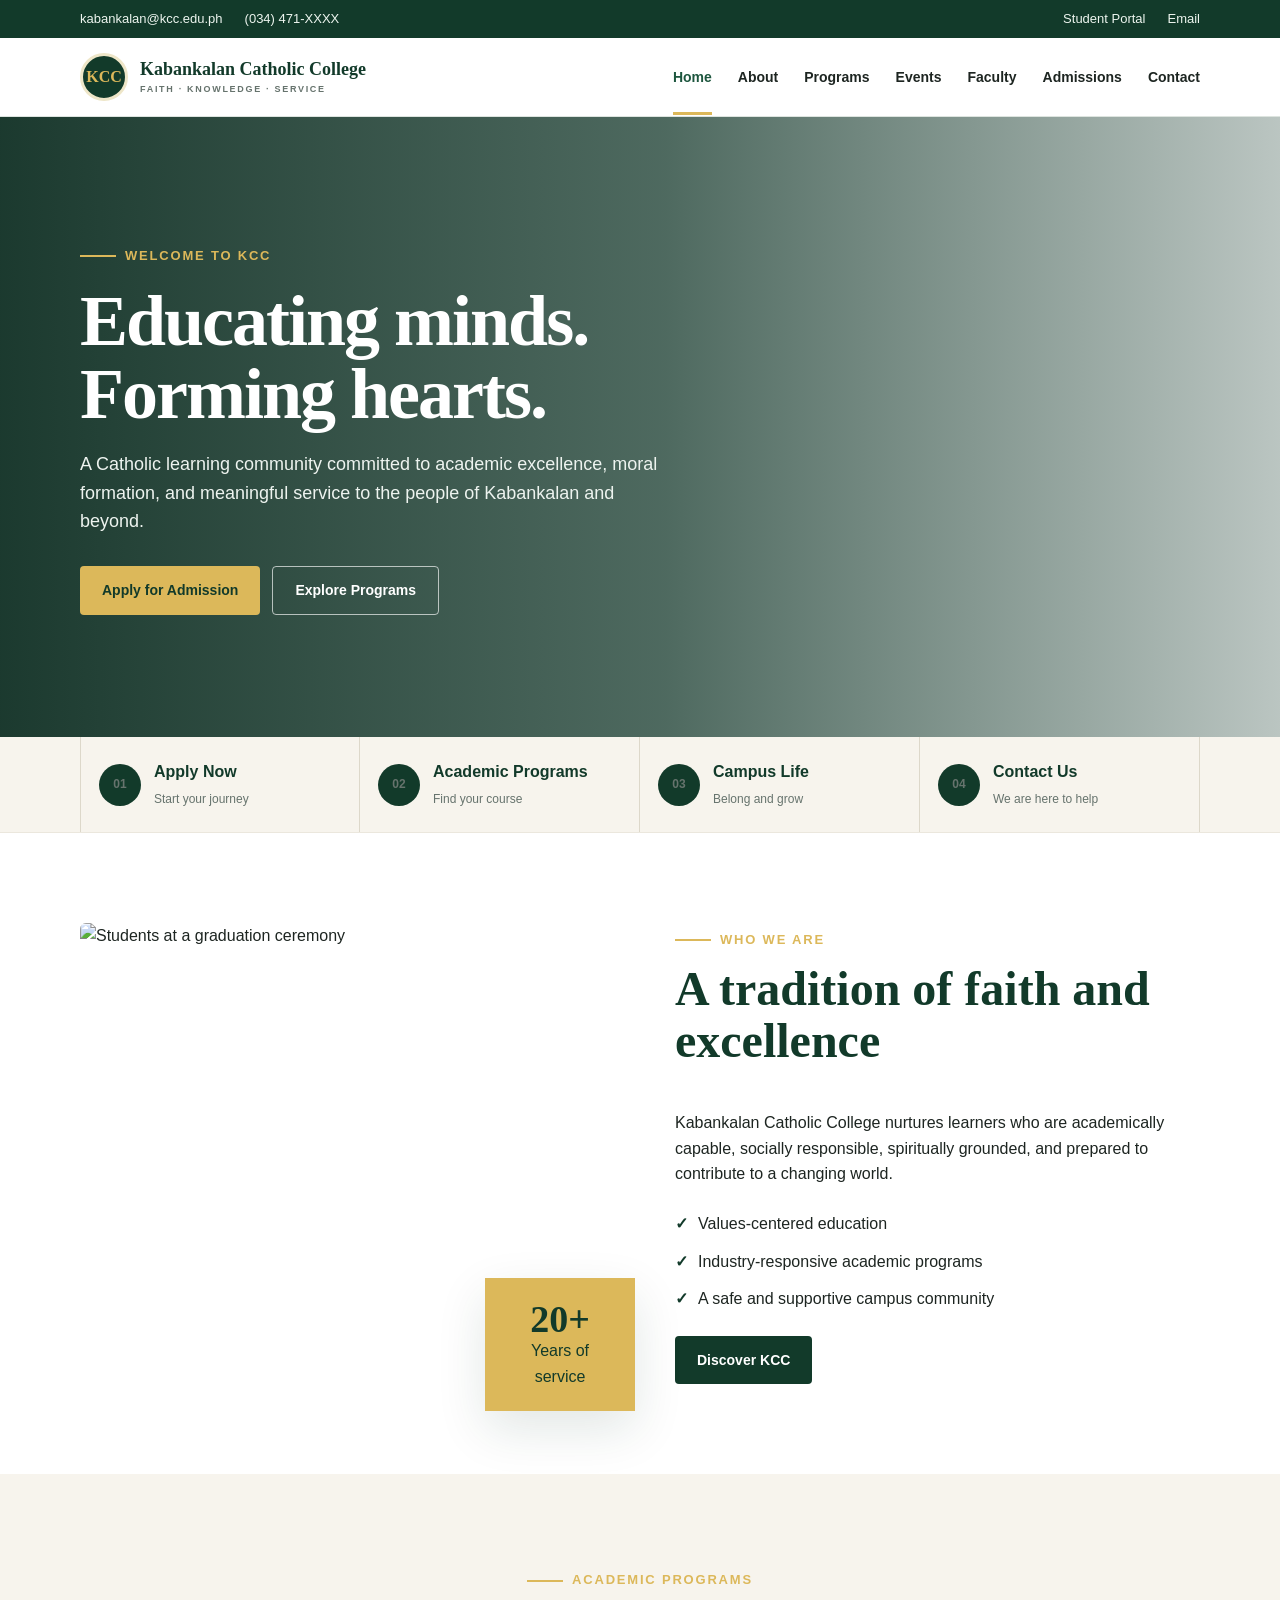
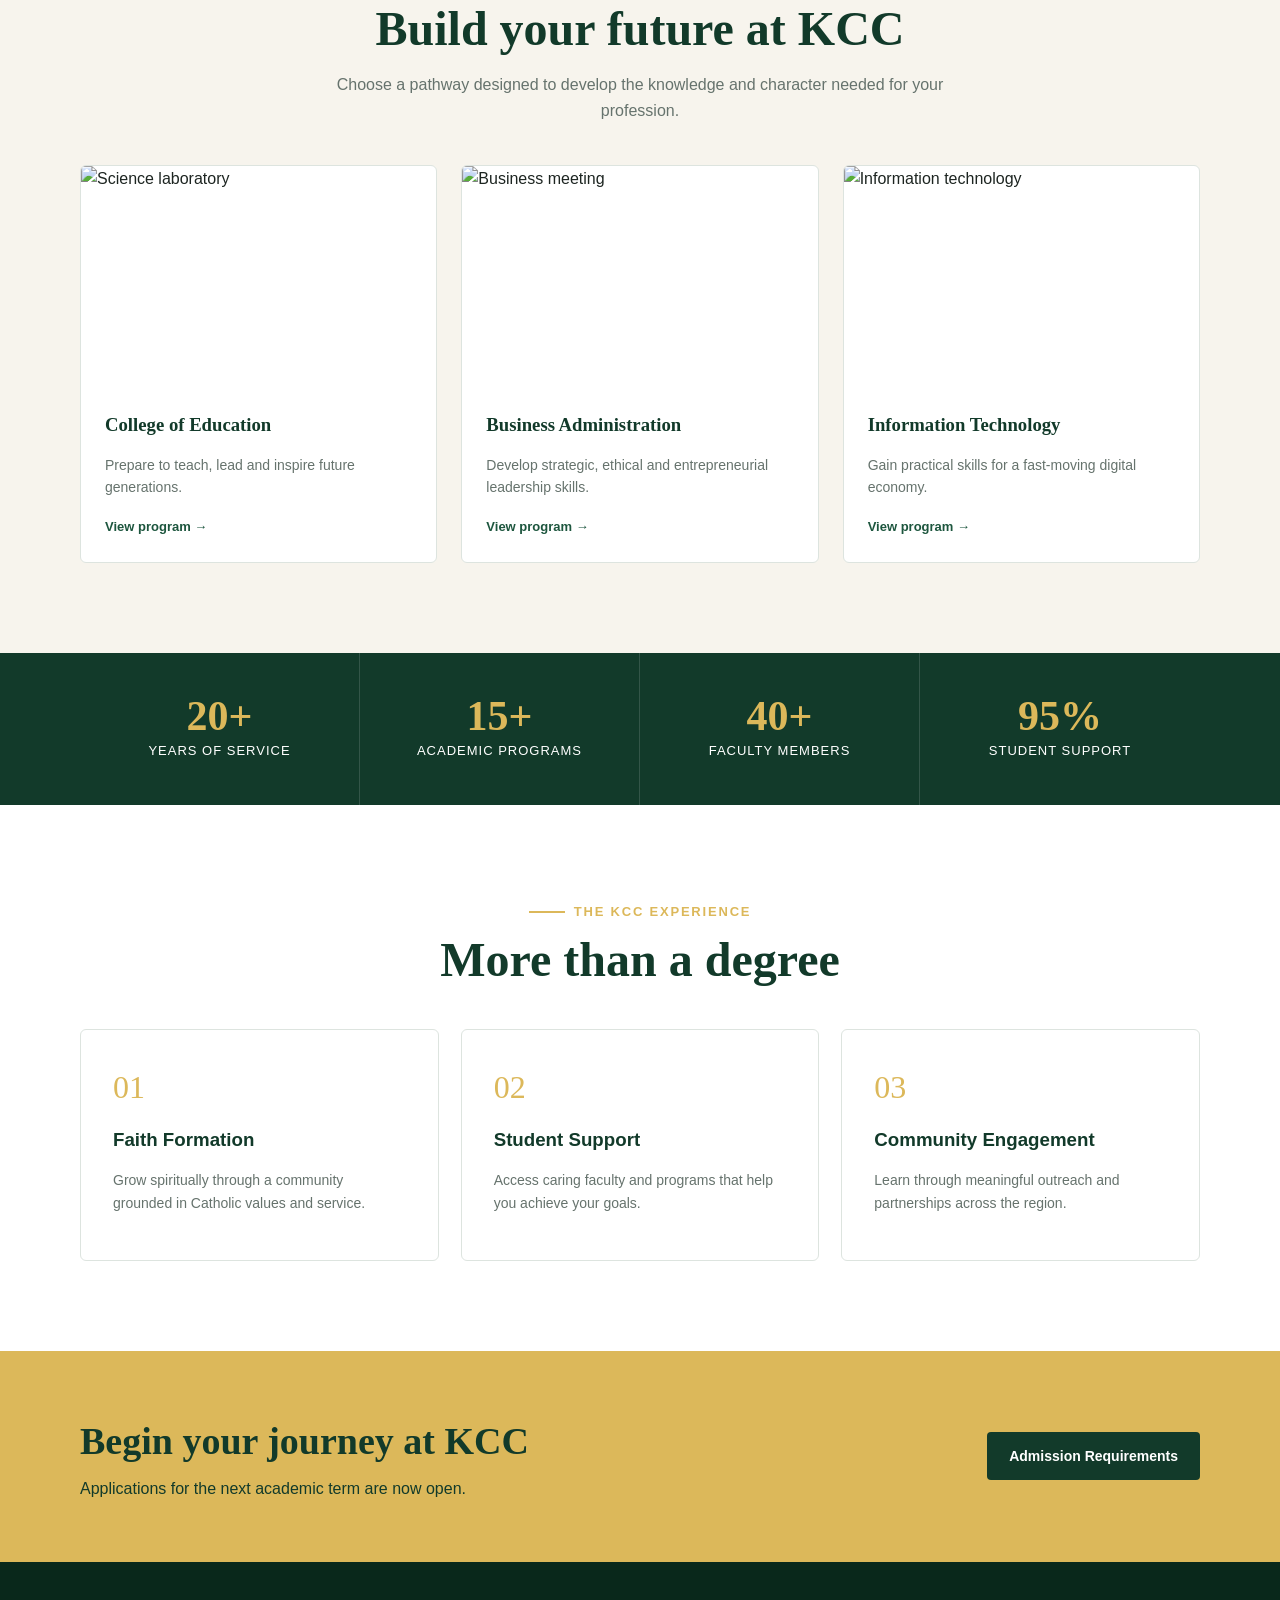
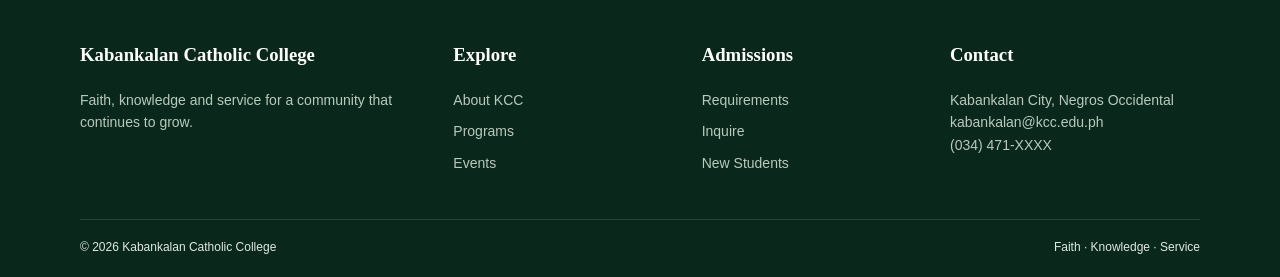
==== index.html @ 2ac7fadc "adding code" ====
<!doctype html>
<html lang="en">
<head>
  <meta charset="utf-8">
  <meta name="viewport" content="width=device-width, initial-scale=1">
  <title>Kabankalan Catholic College</title>
  <meta name="description" content="Kabankalan Catholic College — Faith, knowledge and service.">
  <link rel="stylesheet" href="assets/style.css">
</head>
<body>
  <div class="topbar">
    <div class="container">
      <div class="topbar-info"><span>kabankalan@kcc.edu.ph</span><span>(034) 471-XXXX</span></div>
      <div class="topbar-links"><a href="contact.html">Student Portal</a><a href="contact.html">Email</a></div>
    </div>
  </div>
  <header class="site-header">
    <div class="container nav">
      <a class="brand" href="index.html"><span class="brand-mark">KCC</span><span class="brand-name">Kabankalan Catholic College<small>FAITH · KNOWLEDGE · SERVICE</small></span></a>
      <button class="menu-toggle" aria-label="Open menu" aria-expanded="false">☰</button>
      <nav class="nav-links">
        <a class="active" href="index.html">Home</a><a href="about.html">About</a><a href="course-details.html">Programs</a><a href="events.html">Events</a><a href="trainers.html">Faculty</a><a href="pricing.html">Admissions</a><a href="contact.html">Contact</a>
      </nav>
    </div>
  </header>

  <main>
    <section class="hero">
      <div class="container">
        <div class="hero-content">
          <span class="eyebrow">Welcome to KCC</span>
          <h1>Educating minds.<br>Forming hearts.</h1>
          <p>A Catholic learning community committed to academic excellence, moral formation, and meaningful service to the people of Kabankalan and beyond.</p>
          <div class="hero-actions"><a class="btn btn-gold" href="pricing.html">Apply for Admission</a><a class="btn btn-outline" href="course-details.html">Explore Programs</a></div>
        </div>
      </div>
    </section>

    <section class="quick-strip">
      <div class="container quick-grid">
        <div class="quick-item"><span class="quick-icon">01</span><div><strong>Apply Now</strong><span>Start your journey</span></div></div>
        <div class="quick-item"><span class="quick-icon">02</span><div><strong>Academic Programs</strong><span>Find your course</span></div></div>
        <div class="quick-item"><span class="quick-icon">03</span><div><strong>Campus Life</strong><span>Belong and grow</span></div></div>
        <div class="quick-item"><span class="quick-icon">04</span><div><strong>Contact Us</strong><span>We are here to help</span></div></div>
      </div>
    </section>

    <section class="section">
      <div class="container about-grid">
        <div class="image-frame"><img src="https://images.unsplash.com/photo-1523050854058-8df90110c9f1?auto=format&fit=crop&w=900&q=85" alt="Students at a graduation ceremony"><div class="image-badge"><strong>20+</strong>Years of service</div></div>
        <div>
          <div class="section-heading"><span class="eyebrow">Who we are</span><h2>A tradition of faith and excellence</h2></div>
          <p>Kabankalan Catholic College nurtures learners who are academically capable, socially responsible, spiritually grounded, and prepared to contribute to a changing world.</p>
          <ul class="check-list"><li>Values-centered education</li><li>Industry-responsive academic programs</li><li>A safe and supportive campus community</li></ul>
          <a class="btn" style="background:var(--green);color:white" href="about.html">Discover KCC</a>
        </div>
      </div>
    </section>

    <section class="section section-cream">
      <div class="container">
        <div class="section-heading center"><span class="eyebrow">Academic Programs</span><h2>Build your future at KCC</h2><p>Choose a pathway designed to develop the knowledge and character needed for your profession.</p></div>
        <div class="cards-grid">
          <article class="card"><img src="https://images.unsplash.com/photo-1576671081837-49000212a77f?auto=format&fit=crop&w=700&q=80" alt="Science laboratory"><div class="card-body"><h3>College of Education</h3><p>Prepare to teach, lead and inspire future generations.</p><a class="text-link" href="course-details.html">View program →</a></div></article>
          <article class="card"><img src="https://images.unsplash.com/photo-1454165804606-c3d57bc86b40?auto=format&fit=crop&w=700&q=80" alt="Business meeting"><div class="card-body"><h3>Business Administration</h3><p>Develop strategic, ethical and entrepreneurial leadership skills.</p><a class="text-link" href="course-details.html">View program →</a></div></article>
          <article class="card"><img src="https://images.unsplash.com/photo-1516321318423-f06f85e504b3?auto=format&fit=crop&w=700&q=80" alt="Information technology"><div class="card-body"><h3>Information Technology</h3><p>Gain practical skills for a fast-moving digital economy.</p><a class="text-link" href="course-details.html">View program →</a></div></article>
        </div>
      </div>
    </section>

    <section class="stats"><div class="container stats-grid"><div class="stat"><strong>20+</strong><span>Years of service</span></div><div class="stat"><strong>15+</strong><span>Academic programs</span></div><div class="stat"><strong>40+</strong><span>Faculty members</span></div><div class="stat"><strong>95%</strong><span>Student support</span></div></div></section>

    <section class="section">
      <div class="container">
        <div class="section-heading center"><span class="eyebrow">The KCC Experience</span><h2>More than a degree</h2></div>
        <div class="feature-grid"><article class="feature"><span class="feature-number">01</span><h3>Faith Formation</h3><p>Grow spiritually through a community grounded in Catholic values and service.</p></article><article class="feature"><span class="feature-number">02</span><h3>Student Support</h3><p>Access caring faculty and programs that help you achieve your goals.</p></article><article class="feature"><span class="feature-number">03</span><h3>Community Engagement</h3><p>Learn through meaningful outreach and partnerships across the region.</p></article></div>
      </div>
    </section>

    <section class="cta"><div class="container cta-inner"><div><h2>Begin your journey at KCC</h2><p>Applications for the next academic term are now open.</p></div><a class="btn" href="pricing.html">Admission Requirements</a></div></section>
  </main>

  <footer class="footer"><div class="container"><div class="footer-grid"><div><h3>Kabankalan Catholic College</h3><p>Faith, knowledge and service for a community that continues to grow.</p></div><div><h3>Explore</h3><div class="footer-links"><a href="about.html">About KCC</a><a href="course-details.html">Programs</a><a href="events.html">Events</a></div></div><div><h3>Admissions</h3><div class="footer-links"><a href="pricing.html">Requirements</a><a href="contact.html">Inquire</a><a href="starter-page.html">New Students</a></div></div><div><h3>Contact</h3><p>Kabankalan City, Negros Occidental<br>kabankalan@kcc.edu.ph<br>(034) 471-XXXX</p></div></div><div class="footer-bottom"><span>© 2026 Kabankalan Catholic College</span><span>Faith · Knowledge · Service</span></div></div></footer>
  <script src="assets/main.js"></script>
</body>
</html>
---- assets/style.css ----
:root {
  --green: #123a2a;
  --green-2: #1d563e;
  --gold: #dcb85a;
  --cream: #f7f4ed;
  --ink: #1d2521;
  --muted: #66736d;
  --white: #fff;
  --line: #dde4df;
  --shadow: 0 18px 50px rgba(18,58,42,.12);
}

* { box-sizing: border-box; }
html { scroll-behavior: smooth; }
body {
  margin: 0;
  font-family: "Segoe UI", Arial, sans-serif;
  color: var(--ink);
  background: var(--white);
  line-height: 1.6;
}
img { max-width: 100%; display: block; }
a { color: inherit; text-decoration: none; }
.container { width: min(1120px, calc(100% - 40px)); margin-inline: auto; }

.topbar { background: var(--green); color: #edf5ef; font-size: 13px; }
.topbar .container { height: 38px; display: flex; align-items: center; justify-content: space-between; }
.topbar-info, .topbar-links { display: flex; gap: 22px; }

.site-header { position: sticky; top: 0; z-index: 20; background: rgba(255,255,255,.96); border-bottom: 1px solid var(--line); backdrop-filter: blur(12px); }
.nav { height: 78px; display: flex; align-items: center; justify-content: space-between; }
.brand { display: flex; align-items: center; gap: 12px; }
.brand-mark { width: 48px; height: 48px; display: grid; place-items: center; border-radius: 50%; background: var(--green); color: var(--gold); border: 3px solid #eee6c8; font-family: Georgia, serif; font-weight: bold; }
.brand-name { font-family: Georgia, serif; font-size: 18px; line-height: 1.15; color: var(--green); font-weight: 700; }
.brand-name small { display:block; font-family: "Segoe UI", sans-serif; font-size: 9px; letter-spacing: 1.7px; color: var(--muted); margin-top: 4px; }
.nav-links { display:flex; align-items:center; gap: 26px; font-size: 14px; font-weight: 700; }
.nav-links a { padding: 27px 0 24px; border-bottom: 3px solid transparent; }
.nav-links a:hover, .nav-links a.active { color: var(--green-2); border-bottom-color: var(--gold); }
.menu-toggle { display:none; border:0; background:none; font-size:26px; color:var(--green); }

.hero { min-height: 620px; display:flex; align-items:center; color:var(--white); background:
  linear-gradient(90deg, rgba(8,41,29,.92) 0%, rgba(10,48,34,.72) 52%, rgba(10,48,34,.28) 100%),
  url("https://images.unsplash.com/photo-1562774053-701939374585?auto=format&fit=crop&w=1800&q=85") center/cover;
}
.hero-content { max-width: 650px; padding: 70px 0; }
.eyebrow { display:inline-flex; align-items:center; gap:9px; color:var(--gold); font-size:13px; font-weight:800; letter-spacing:1.8px; text-transform:uppercase; }
.eyebrow::before { content:""; width:36px; height:2px; background:var(--gold); }
.hero h1 { margin:18px 0 18px; font-family:Georgia, serif; font-size: clamp(46px, 6vw, 72px); line-height:1.02; letter-spacing:-2px; }
.hero p { max-width:580px; font-size:18px; color:#edf3ef; }
.hero-actions { display:flex; gap:12px; margin-top:30px; }
.btn { display:inline-flex; align-items:center; justify-content:center; min-height:48px; padding:12px 22px; border-radius:4px; font-weight:800; font-size:14px; transition:.2s; }
.btn-gold { background:var(--gold); color:var(--green); }
.btn-gold:hover { background:#e8c96d; transform:translateY(-2px); }
.btn-outline { border:1px solid rgba(255,255,255,.65); color:white; }
.btn-outline:hover { background:white; color:var(--green); }

.quick-strip { background:var(--cream); border-bottom:1px solid #ebe7dd; }
.quick-grid { display:grid; grid-template-columns:repeat(4,1fr); }
.quick-item { display:flex; align-items:center; gap:13px; padding:22px 18px; border-right:1px solid #ddd8ca; }
.quick-item:first-child { border-left:1px solid #ddd8ca; }
.quick-icon { width:42px; height:42px; display:grid; place-items:center; border-radius:50%; background:var(--green); color:var(--gold); font-weight:bold; }
.quick-item strong { display:block; color:var(--green); }
.quick-item span { font-size:12px; color:var(--muted); }

.section { padding:90px 0; }
.section-cream { background:var(--cream); }
.section-heading { max-width:650px; margin-bottom:42px; }
.section-heading.center { margin-inline:auto; text-align:center; }
.section-heading.center .eyebrow { justify-content:center; }
.section-heading h2 { margin:12px 0 12px; font-family:Georgia, serif; font-size:clamp(34px,4vw,48px); line-height:1.1; color:var(--green); }
.section-heading p { color:var(--muted); }

.about-grid { display:grid; grid-template-columns:1fr 1fr; align-items:center; gap:70px; }
.image-frame { position:relative; }
.image-frame img { width:100%; height:460px; object-fit:cover; border-radius:6px; }
.image-badge { position:absolute; right:-30px; bottom:-28px; width:150px; padding:22px; background:var(--gold); color:var(--green); text-align:center; box-shadow:var(--shadow); }
.image-badge strong { display:block; font-family:Georgia, serif; font-size:38px; line-height:1; }
.check-list { padding:0; margin:24px 0; list-style:none; }
.check-list li { margin:12px 0; }
.check-list li::before { content:"✓"; margin-right:10px; color:var(--green); font-weight:900; }

.cards-grid { display:grid; grid-template-columns:repeat(3,1fr); gap:24px; }
.card { background:white; border:1px solid var(--line); border-radius:6px; overflow:hidden; transition:.25s; }
.card:hover { transform:translateY(-7px); box-shadow:var(--shadow); }
.card img { width:100%; height:220px; object-fit:cover; }
.card-body { padding:24px; }
.card-body h3 { margin:0 0 8px; font-family:Georgia, serif; color:var(--green); }
.card-body p { color:var(--muted); font-size:14px; }
.text-link { color:var(--green-2); font-weight:800; font-size:13px; }

.stats { background:var(--green); color:white; }
.stats-grid { display:grid; grid-template-columns:repeat(4,1fr); text-align:center; }
.stat { padding:42px 20px; border-right:1px solid rgba(255,255,255,.14); }
.stat:last-child { border-right:0; }
.stat strong { display:block; color:var(--gold); font-family:Georgia, serif; font-size:42px; line-height:1; }
.stat span { font-size:13px; text-transform:uppercase; letter-spacing:1px; }

.feature-grid { display:grid; grid-template-columns:repeat(3,1fr); gap:22px; }
.feature { padding:32px; border:1px solid var(--line); border-radius:6px; background:white; }
.feature-number { color:var(--gold); font-family:Georgia, serif; font-size:32px; }
.feature h3 { color:var(--green); margin:12px 0 8px; }
.feature p { color:var(--muted); font-size:14px; }

.cta { padding:60px 0; background:var(--gold); color:var(--green); }
.cta-inner { display:flex; justify-content:space-between; align-items:center; gap:30px; }
.cta h2 { margin:0; font-family:Georgia, serif; font-size:38px; }
.cta p { margin:4px 0 0; }
.cta .btn { background:var(--green); color:white; white-space:nowrap; }

.page-hero { padding:80px 0; background:linear-gradient(110deg,var(--green),var(--green-2)); color:white; text-align:center; }
.page-hero h1 { margin:8px 0 10px; font-family:Georgia, serif; font-size:48px; }
.page-hero p { color:#dce8e1; }
.breadcrumb { color:var(--gold); font-size:13px; }

.content-grid { display:grid; grid-template-columns:2fr 1fr; gap:32px; }
.main-panel, .side-panel { background:white; border:1px solid var(--line); border-radius:6px; padding:34px; }
.main-panel h2, .side-panel h3 { color:var(--green); font-family:Georgia, serif; }
.side-panel { align-self:start; background:var(--cream); }
.info-row { display:flex; justify-content:space-between; gap:12px; padding:13px 0; border-bottom:1px solid var(--line); font-size:14px; }
.info-row strong { color:var(--green); }

.contact-grid { display:grid; grid-template-columns:1fr 1fr; gap:40px; }
.form-grid { display:grid; grid-template-columns:1fr 1fr; gap:14px; }
.field { display:flex; flex-direction:column; gap:7px; }
.field.full { grid-column:1/-1; }
.field label { font-size:13px; font-weight:800; color:var(--green); }
.field input, .field textarea, .field select { width:100%; border:1px solid var(--line); border-radius:4px; padding:13px 14px; font:inherit; background:white; }
.field textarea { min-height:150px; resize:vertical; }
.contact-card { display:flex; gap:14px; padding:18px 0; border-bottom:1px solid var(--line); }
.contact-card span { width:42px; height:42px; flex:none; display:grid; place-items:center; background:var(--green); color:var(--gold); border-radius:50%; }

.footer { background:#09281b; color:#dfe9e3; padding:60px 0 20px; }
.footer-grid { display:grid; grid-template-columns:1.6fr 1fr 1fr 1.2fr; gap:40px; }
.footer h3 { color:white; font-family:Georgia, serif; }
.footer p, .footer a { color:#b9c9c0; font-size:14px; }
.footer-links { display:flex; flex-direction:column; gap:9px; }
.footer-bottom { margin-top:45px; padding-top:18px; border-top:1px solid rgba(255,255,255,.12); display:flex; justify-content:space-between; font-size:12px; }

@media (max-width:900px) {
  .topbar { display:none; }
  .menu-toggle { display:block; }
  .nav-links { display:none; position:absolute; left:0; right:0; top:78px; padding:18px 20px; background:white; box-shadow:var(--shadow); flex-direction:column; align-items:flex-start; gap:0; }
  .nav-links.open { display:flex; }
  .nav-links a { width:100%; padding:12px 0; border-bottom:1px solid var(--line); }
  .quick-grid, .stats-grid { grid-template-columns:repeat(2,1fr); }
  .about-grid, .contact-grid, .content-grid { grid-template-columns:1fr; }
  .cards-grid, .feature-grid { grid-template-columns:1fr 1fr; }
  .footer-grid { grid-template-columns:1fr 1fr; }
  .image-badge { right:15px; }
}

@media (max-width:600px) {
  .container { width:min(100% - 28px,1120px); }
  .brand-name { font-size:14px; }
  .hero { min-height:560px; }
  .hero h1 { font-size:43px; }
  .hero-actions, .cta-inner { flex-direction:column; align-items:flex-start; }
  .quick-grid, .cards-grid, .feature-grid, .stats-grid, .footer-grid { grid-template-columns:1fr; }
  .quick-item, .quick-item:first-child { border:0; border-bottom:1px solid #ddd8ca; }
  .stat { border-right:0; border-bottom:1px solid rgba(255,255,255,.14); }
  .section { padding:65px 0; }
  .image-frame img { height:350px; }
  .form-grid { grid-template-columns:1fr; }
  .field.full { grid-column:auto; }
  .footer-bottom { flex-direction:column; gap:8px; }
  .cta h2 { font-size:31px; }
}
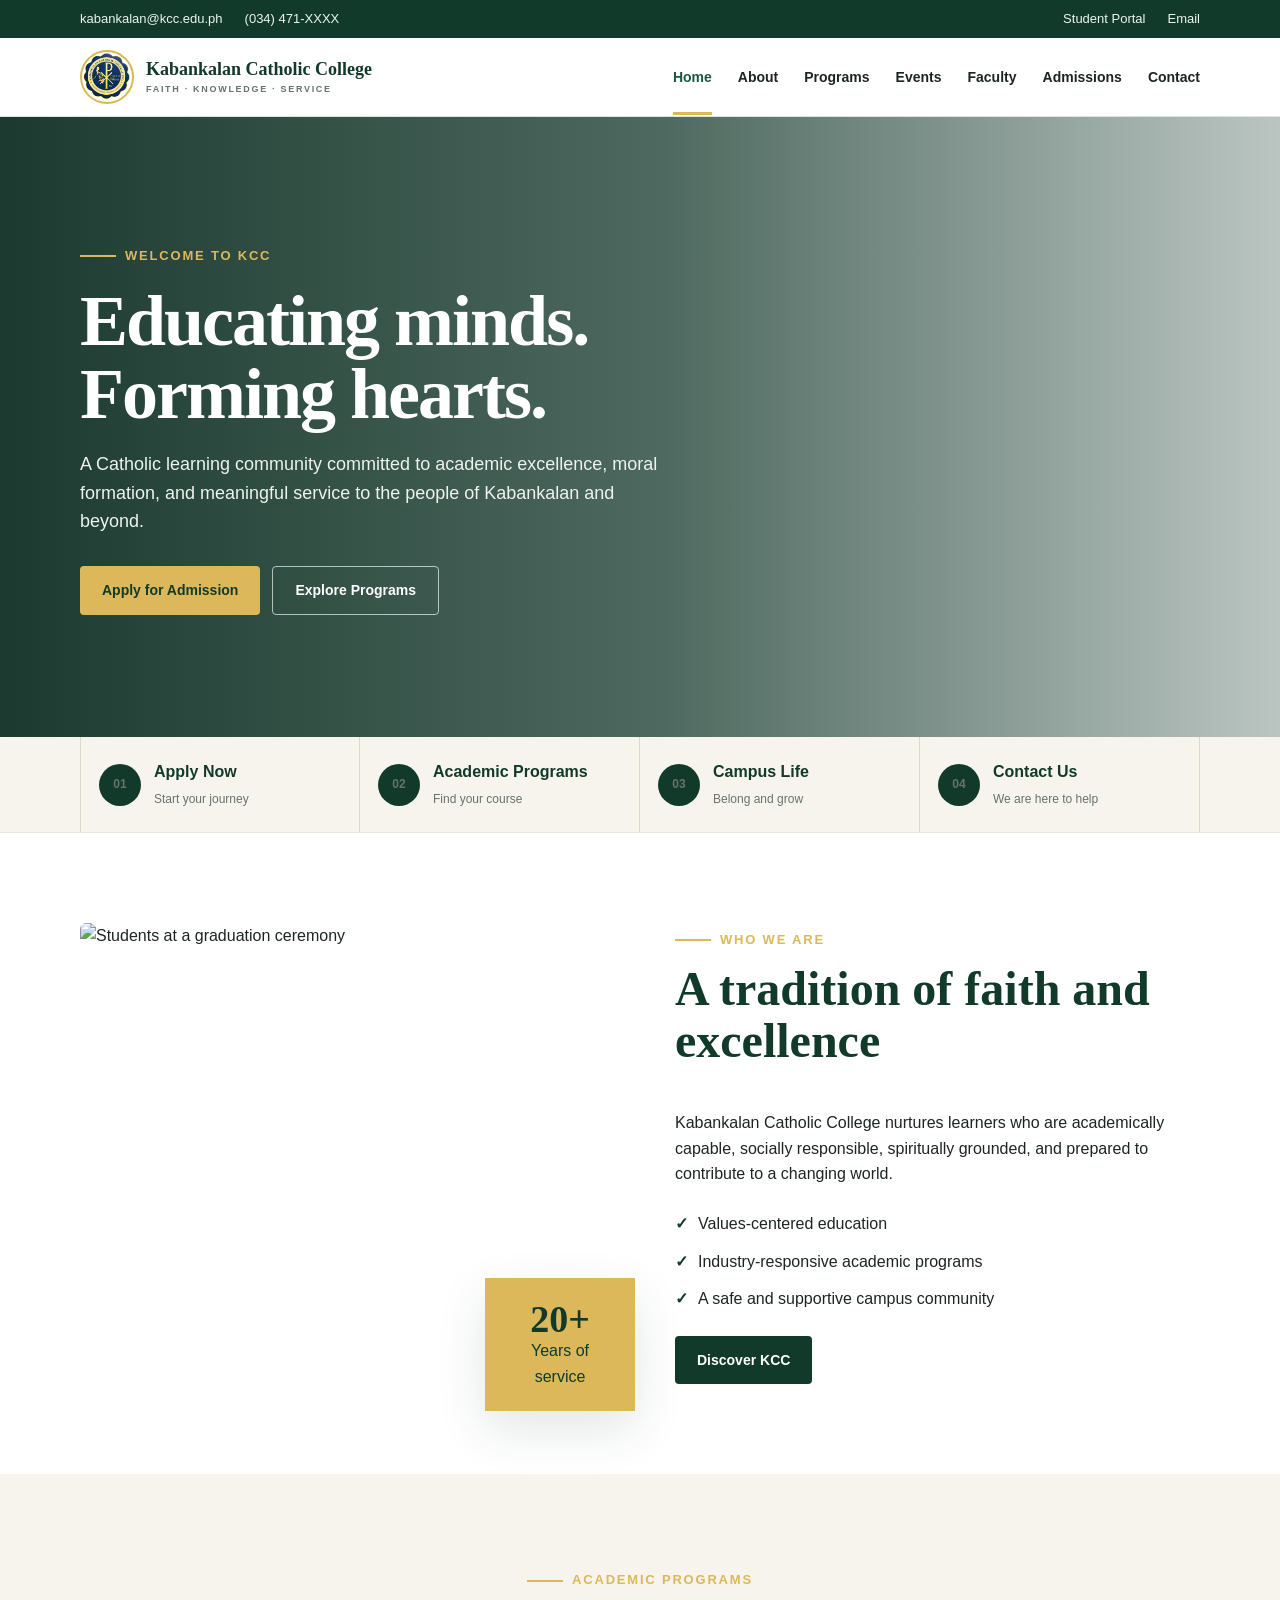
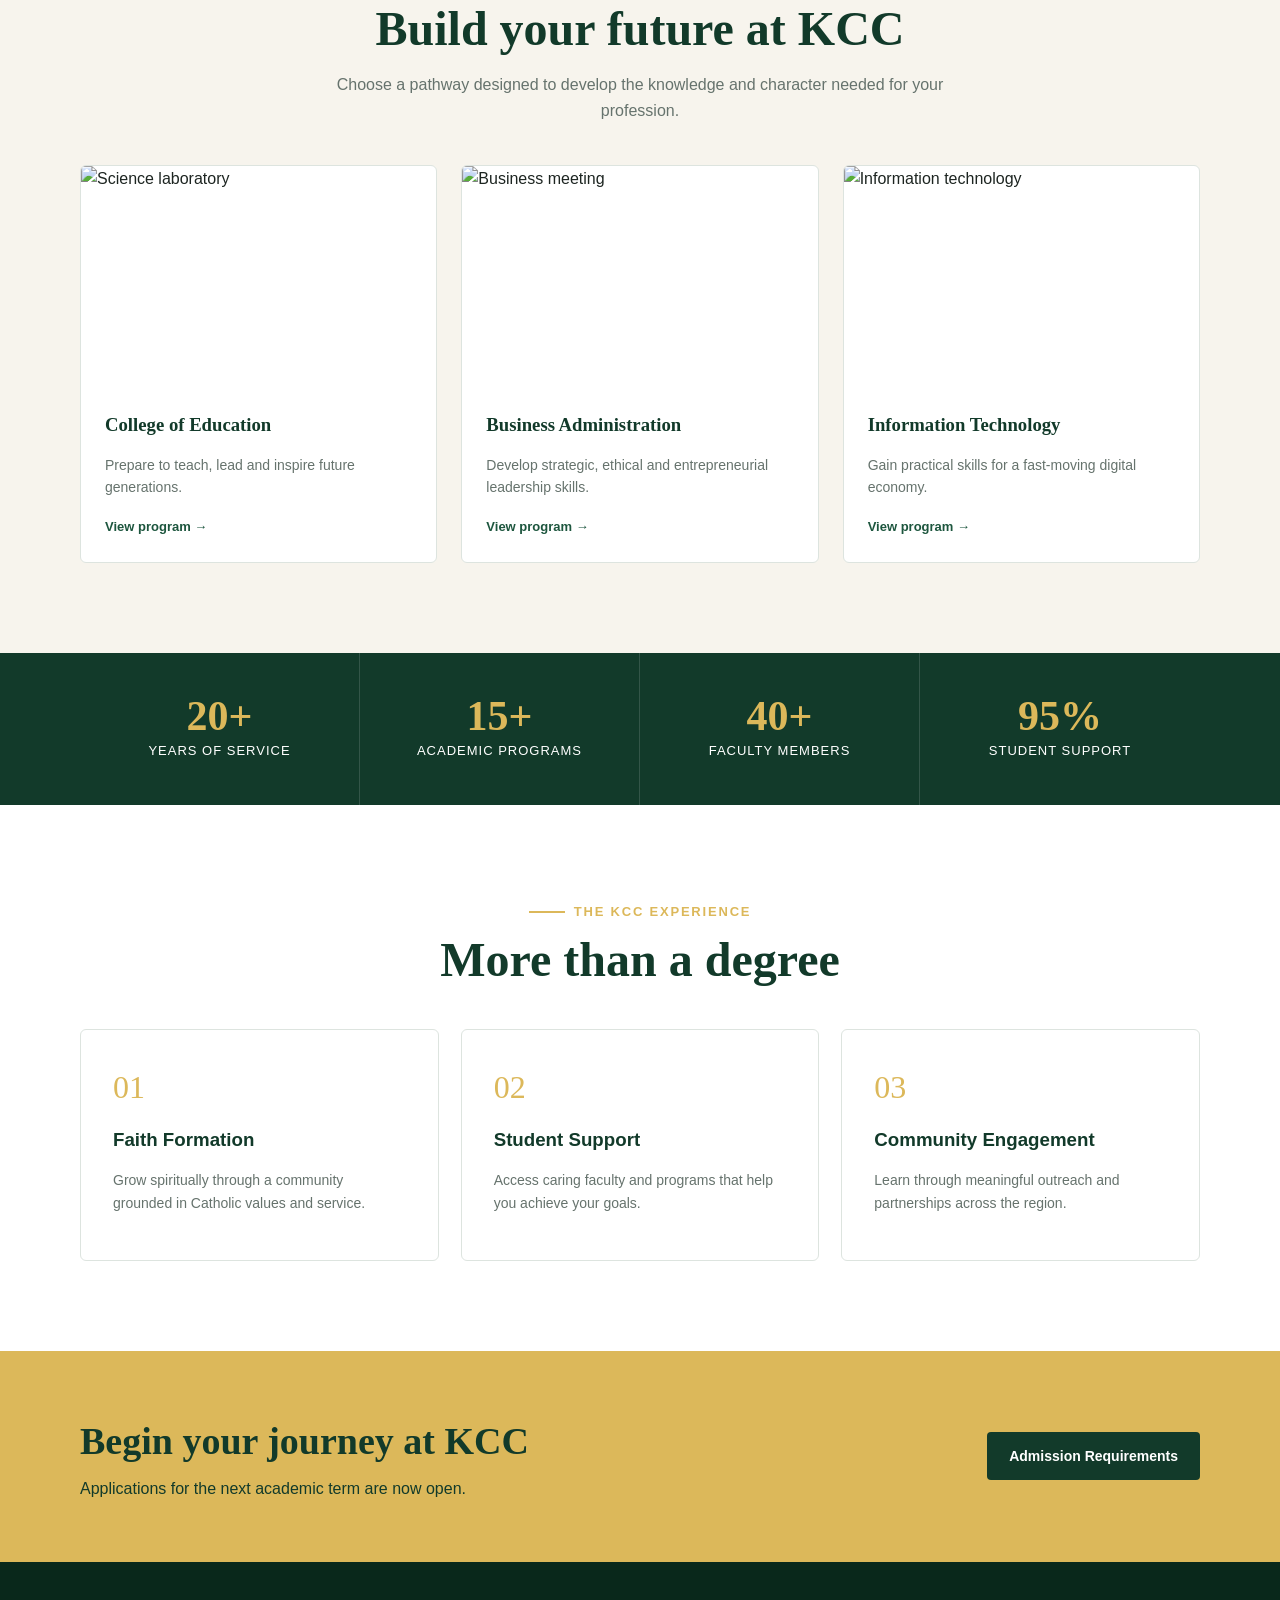
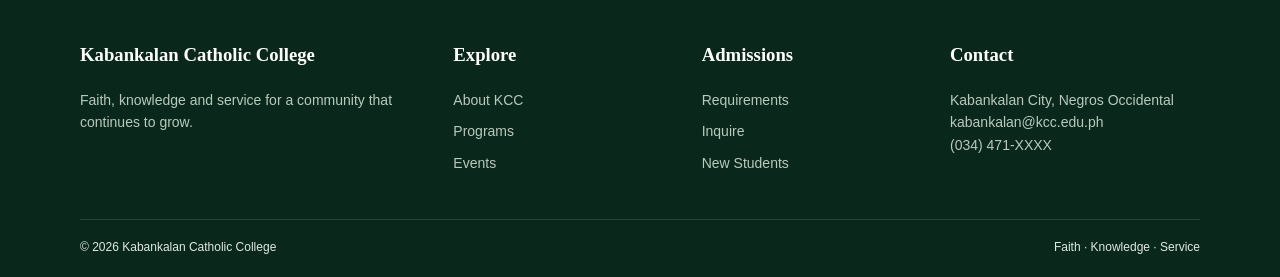
==== commit f7cddc11: "adding a logo" ====
--- a/index.html
+++ b/index.html
@@ -16,7 +16,7 @@
   </div>
   <header class="site-header">
     <div class="container nav">
-      <a class="brand" href="index.html"><span class="brand-mark">KCC</span><span class="brand-name">Kabankalan Catholic College<small>FAITH · KNOWLEDGE · SERVICE</small></span></a>
+      <a class="brand" href="index.html"><span class="brand-mark" role="img" aria-label="Kabankalan Catholic College logo"></span><span class="brand-name">Kabankalan Catholic College<small>FAITH · KNOWLEDGE · SERVICE</small></span></a>
       <button class="menu-toggle" aria-label="Open menu" aria-expanded="false">☰</button>
       <nav class="nav-links">
         <a class="active" href="index.html">Home</a><a href="about.html">About</a><a href="course-details.html">Programs</a><a href="events.html">Events</a><a href="trainers.html">Faculty</a><a href="pricing.html">Admissions</a><a href="contact.html">Contact</a>
--- a/assets/style.css
+++ b/assets/style.css
@@ -30,7 +30,7 @@
 .site-header { position: sticky; top: 0; z-index: 20; background: rgba(255,255,255,.96); border-bottom: 1px solid var(--line); backdrop-filter: blur(12px); }
 .nav { height: 78px; display: flex; align-items: center; justify-content: space-between; }
 .brand { display: flex; align-items: center; gap: 12px; }
-.brand-mark { width: 48px; height: 48px; display: grid; place-items: center; border-radius: 50%; background: var(--green); color: var(--gold); border: 3px solid #eee6c8; font-family: Georgia, serif; font-weight: bold; }
+.brand-mark { width: 54px; height: 54px; flex: none; display: grid; place-items: center; border-radius: 50%; background: #fff url("kcc-logo.png") center/cover no-repeat; border: 2px solid #d8b84f; font-size: 0; }
 .brand-name { font-family: Georgia, serif; font-size: 18px; line-height: 1.15; color: var(--green); font-weight: 700; }
 .brand-name small { display:block; font-family: "Segoe UI", sans-serif; font-size: 9px; letter-spacing: 1.7px; color: var(--muted); margin-top: 4px; }
 .nav-links { display:flex; align-items:center; gap: 26px; font-size: 14px; font-weight: 700; }
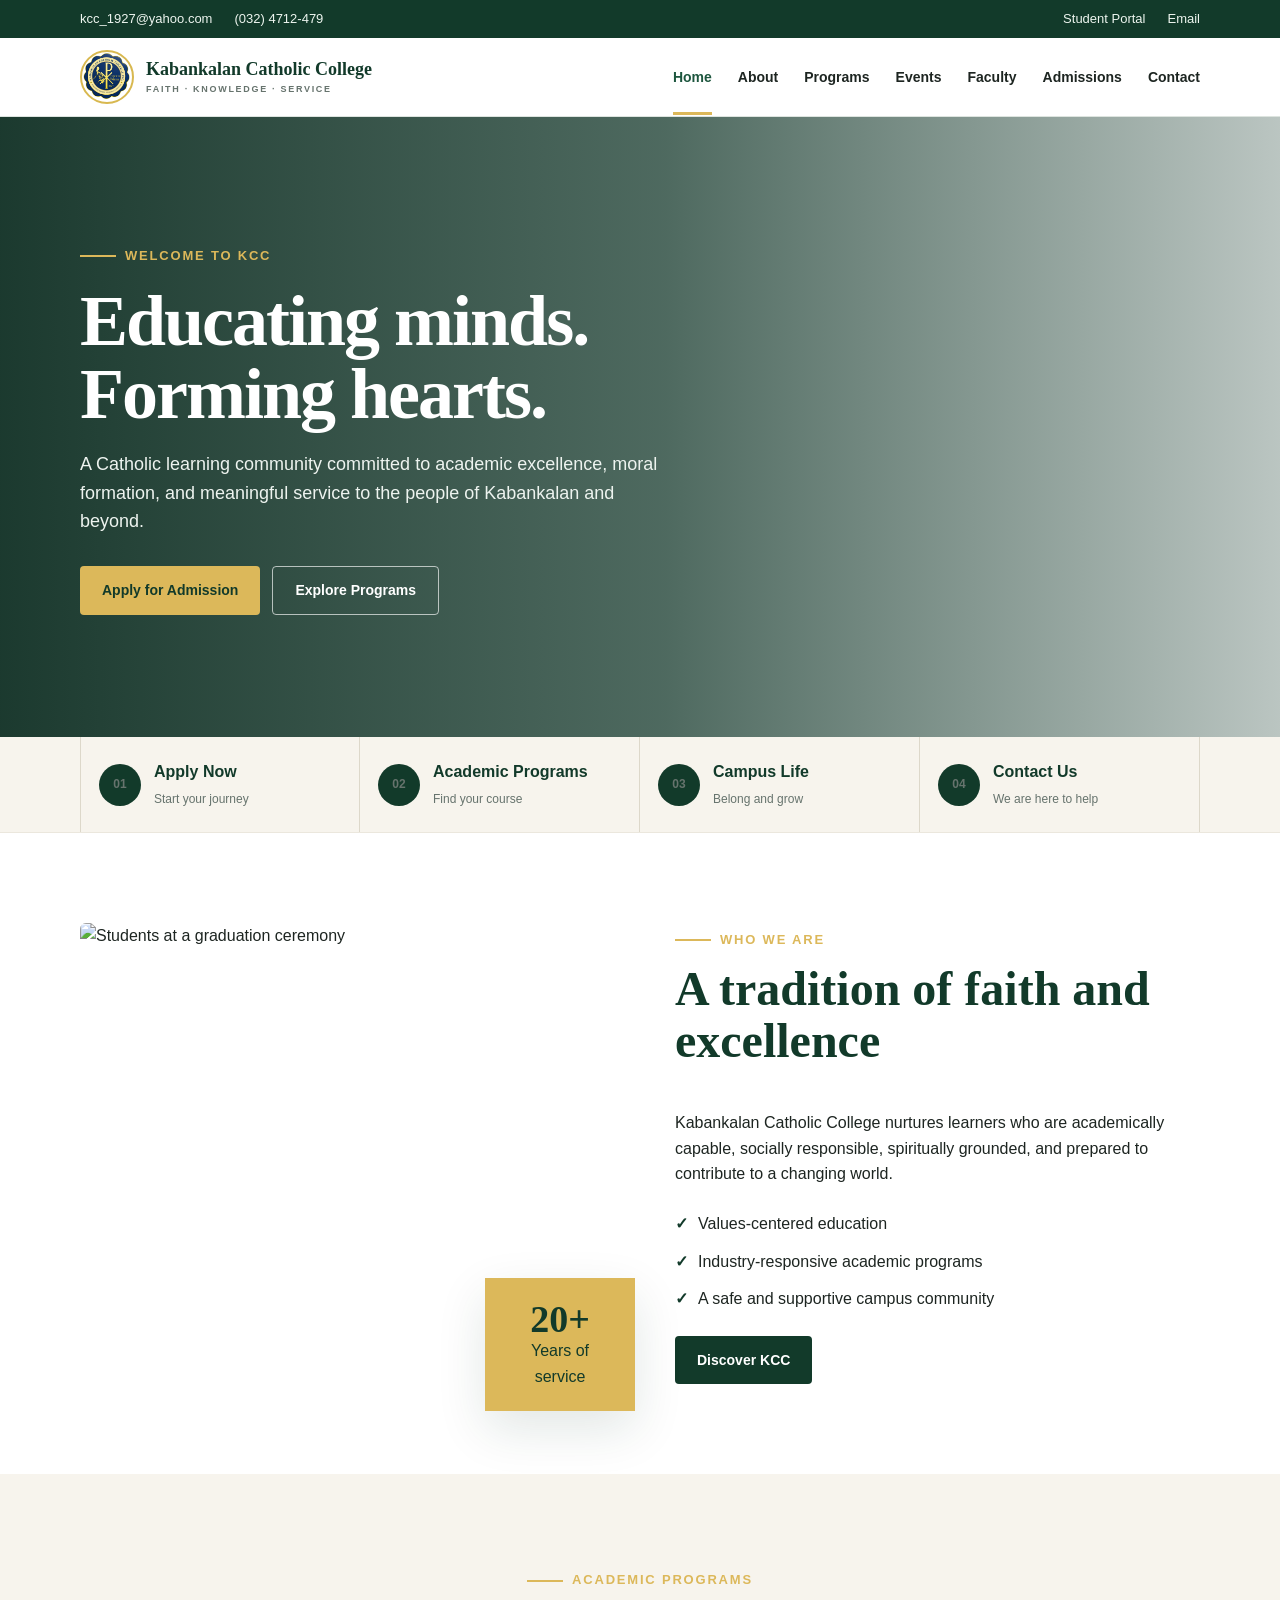
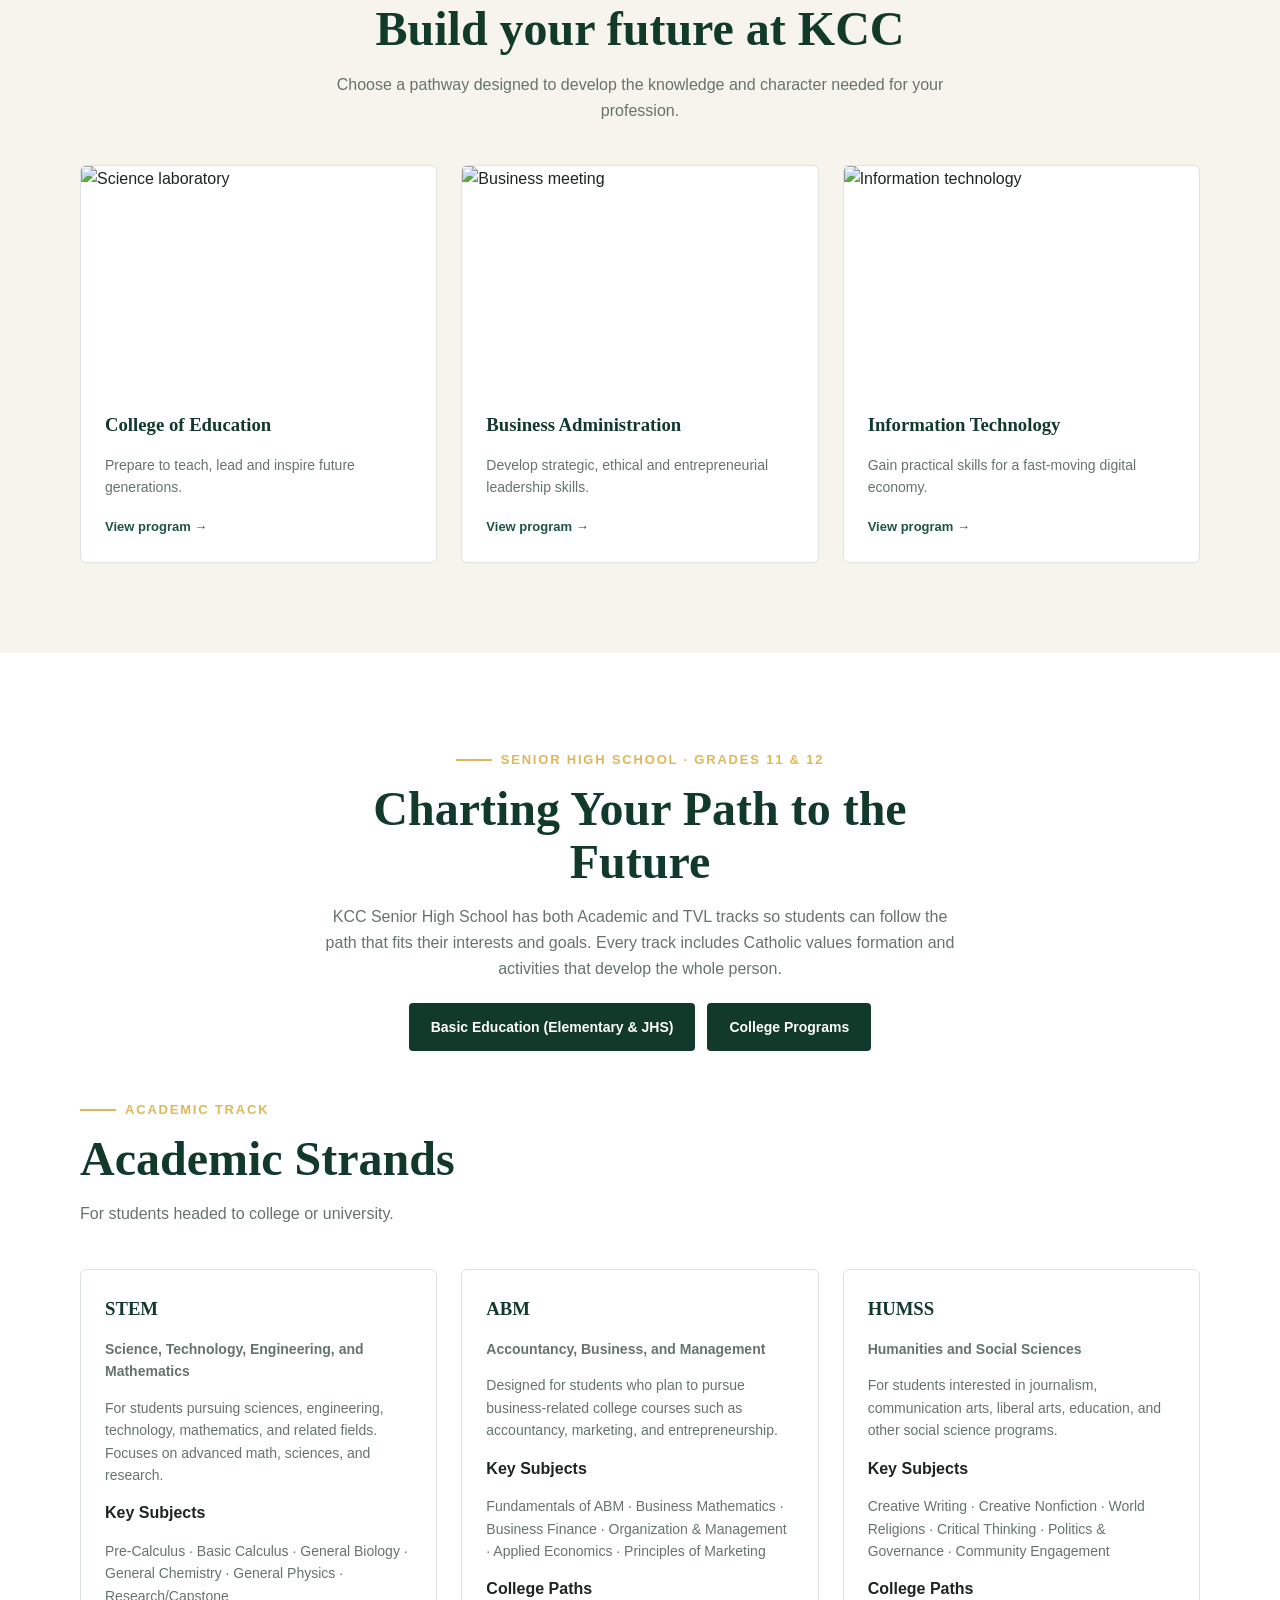
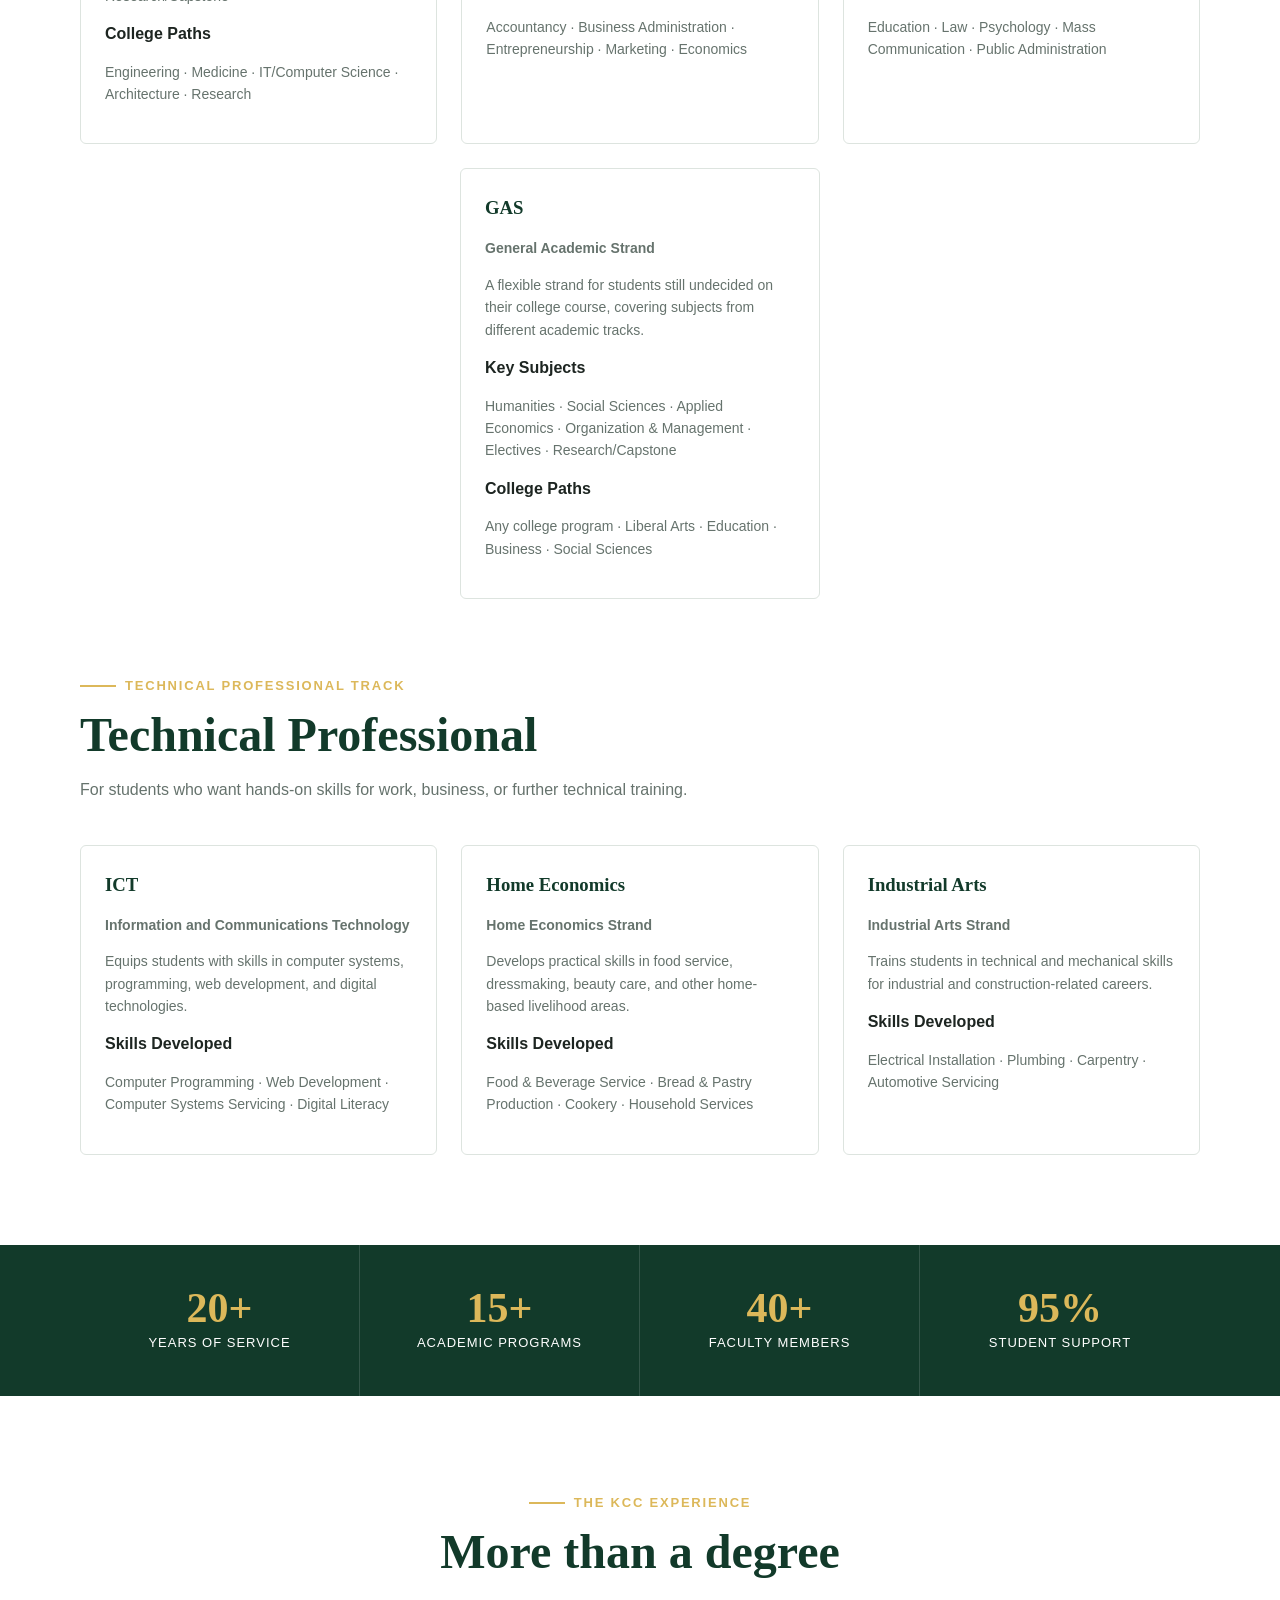
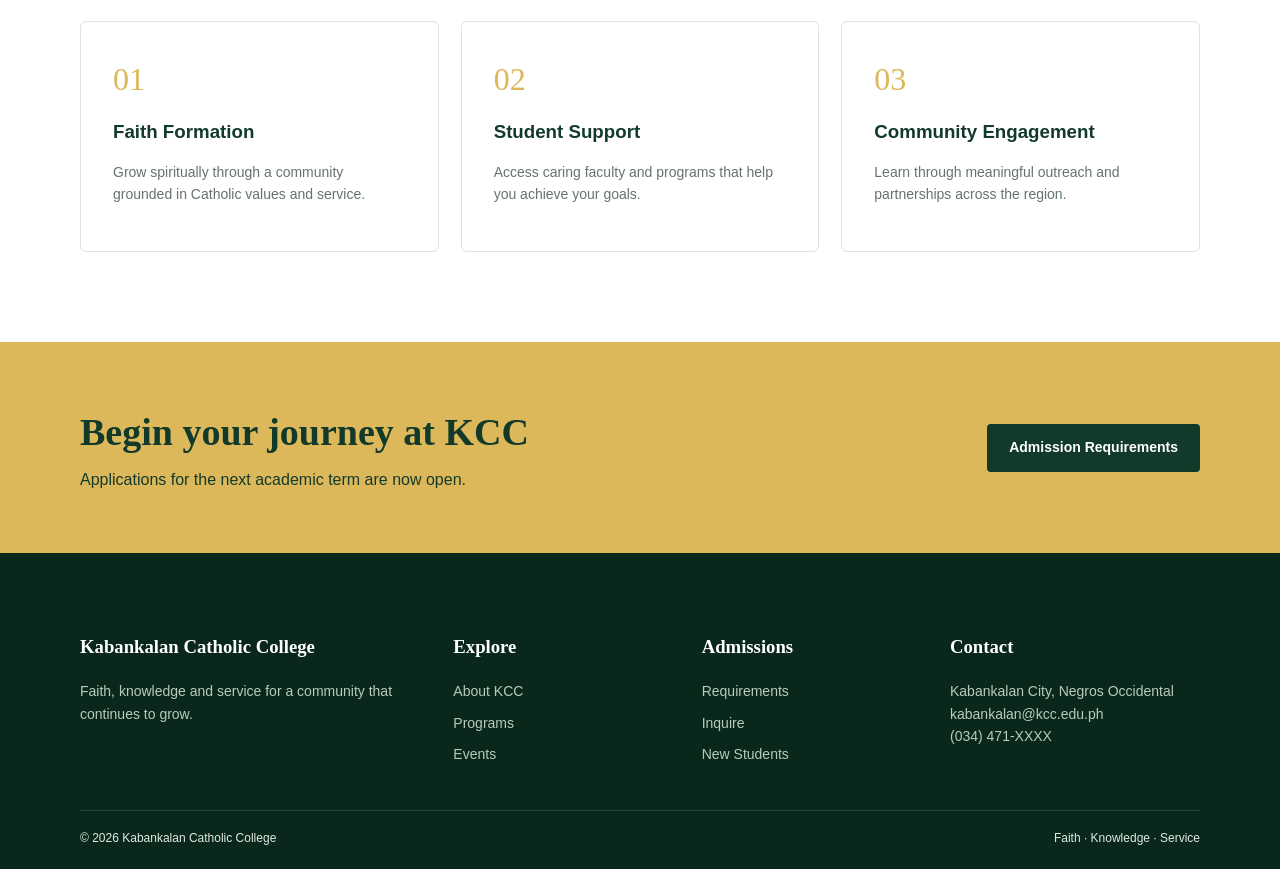
==== commit 4eb7afad: "adding strand" ====
--- a/index.html
+++ b/index.html
@@ -10,8 +10,8 @@
 <body>
   <div class="topbar">
     <div class="container">
-      <div class="topbar-info"><span>kabankalan@kcc.edu.ph</span><span>(034) 471-XXXX</span></div>
-      <div class="topbar-links"><a href="contact.html">Student Portal</a><a href="contact.html">Email</a></div>
+      <div class="topbar-info"><span>kcc_1927@yahoo.com</span><span>(032) 4712-479</span></div>
+      <div class="topbar-links"><a href="https://kcc.wela.ph/" target="_blank" rel="noopener">Student Portal</a><a href="mailto:kcc_1927@yahoo.com">Email</a></div>
     </div>
   </div>
   <header class="site-header">
@@ -68,6 +68,35 @@
       </div>
     </section>
 
+    <section class="section">
+      <div class="container">
+        <div class="section-heading center">
+          <span class="eyebrow">Senior High School · Grades 11 &amp; 12</span>
+          <h2>Charting Your Path to the Future</h2>
+          <p>KCC Senior High School has both Academic and TVL tracks so students can follow the path that fits their interests and goals. Every track includes Catholic values formation and activities that develop the whole person.</p>
+          <div class="hero-actions" style="justify-content:center;margin-top:22px">
+            <a class="btn" style="background:var(--green);color:white" href="https://kcc.edu.ph/basic-education" target="_blank" rel="noopener">Basic Education (Elementary &amp; JHS)</a>
+            <a class="btn" style="background:var(--green);color:white" href="course-details.html">College Programs</a>
+          </div>
+        </div>
+
+        <div class="section-heading"><span class="eyebrow">Academic Track</span><h2>Academic Strands</h2><p>For students headed to college or university.</p></div>
+        <div class="cards-grid">
+          <article class="card"><div class="card-body"><h3>STEM</h3><p><strong>Science, Technology, Engineering, and Mathematics</strong></p><p>For students pursuing sciences, engineering, technology, mathematics, and related fields. Focuses on advanced math, sciences, and research.</p><strong>Key Subjects</strong><p>Pre-Calculus · Basic Calculus · General Biology · General Chemistry · General Physics · Research/Capstone</p><strong>College Paths</strong><p>Engineering · Medicine · IT/Computer Science · Architecture · Research</p></div></article>
+          <article class="card"><div class="card-body"><h3>ABM</h3><p><strong>Accountancy, Business, and Management</strong></p><p>Designed for students who plan to pursue business-related college courses such as accountancy, marketing, and entrepreneurship.</p><strong>Key Subjects</strong><p>Fundamentals of ABM · Business Mathematics · Business Finance · Organization &amp; Management · Applied Economics · Principles of Marketing</p><strong>College Paths</strong><p>Accountancy · Business Administration · Entrepreneurship · Marketing · Economics</p></div></article>
+          <article class="card"><div class="card-body"><h3>HUMSS</h3><p><strong>Humanities and Social Sciences</strong></p><p>For students interested in journalism, communication arts, liberal arts, education, and other social science programs.</p><strong>Key Subjects</strong><p>Creative Writing · Creative Nonfiction · World Religions · Critical Thinking · Politics &amp; Governance · Community Engagement</p><strong>College Paths</strong><p>Education · Law · Psychology · Mass Communication · Public Administration</p></div></article>
+          <article class="card" style="grid-column:1/-1;max-width:360px;width:100%;justify-self:center"><div class="card-body"><h3>GAS</h3><p><strong>General Academic Strand</strong></p><p>A flexible strand for students still undecided on their college course, covering subjects from different academic tracks.</p><strong>Key Subjects</strong><p>Humanities · Social Sciences · Applied Economics · Organization &amp; Management · Electives · Research/Capstone</p><strong>College Paths</strong><p>Any college program · Liberal Arts · Education · Business · Social Sciences</p></div></article>
+        </div>
+
+        <div class="section-heading" style="margin-top:70px"><span class="eyebrow">Technical Professional Track</span><h2>Technical Professional</h2><p>For students who want hands-on skills for work, business, or further technical training.</p></div>
+        <div class="cards-grid">
+          <article class="card"><div class="card-body"><h3>ICT</h3><p><strong>Information and Communications Technology</strong></p><p>Equips students with skills in computer systems, programming, web development, and digital technologies.</p><strong>Skills Developed</strong><p>Computer Programming · Web Development · Computer Systems Servicing · Digital Literacy</p></div></article>
+          <article class="card"><div class="card-body"><h3>Home Economics</h3><p><strong>Home Economics Strand</strong></p><p>Develops practical skills in food service, dressmaking, beauty care, and other home-based livelihood areas.</p><strong>Skills Developed</strong><p>Food &amp; Beverage Service · Bread &amp; Pastry Production · Cookery · Household Services</p></div></article>
+          <article class="card"><div class="card-body"><h3>Industrial Arts</h3><p><strong>Industrial Arts Strand</strong></p><p>Trains students in technical and mechanical skills for industrial and construction-related careers.</p><strong>Skills Developed</strong><p>Electrical Installation · Plumbing · Carpentry · Automotive Servicing</p></div></article>
+        </div>
+      </div>
+    </section>
+
     <section class="stats"><div class="container stats-grid"><div class="stat"><strong>20+</strong><span>Years of service</span></div><div class="stat"><strong>15+</strong><span>Academic programs</span></div><div class="stat"><strong>40+</strong><span>Faculty members</span></div><div class="stat"><strong>95%</strong><span>Student support</span></div></div></section>
 
     <section class="section">
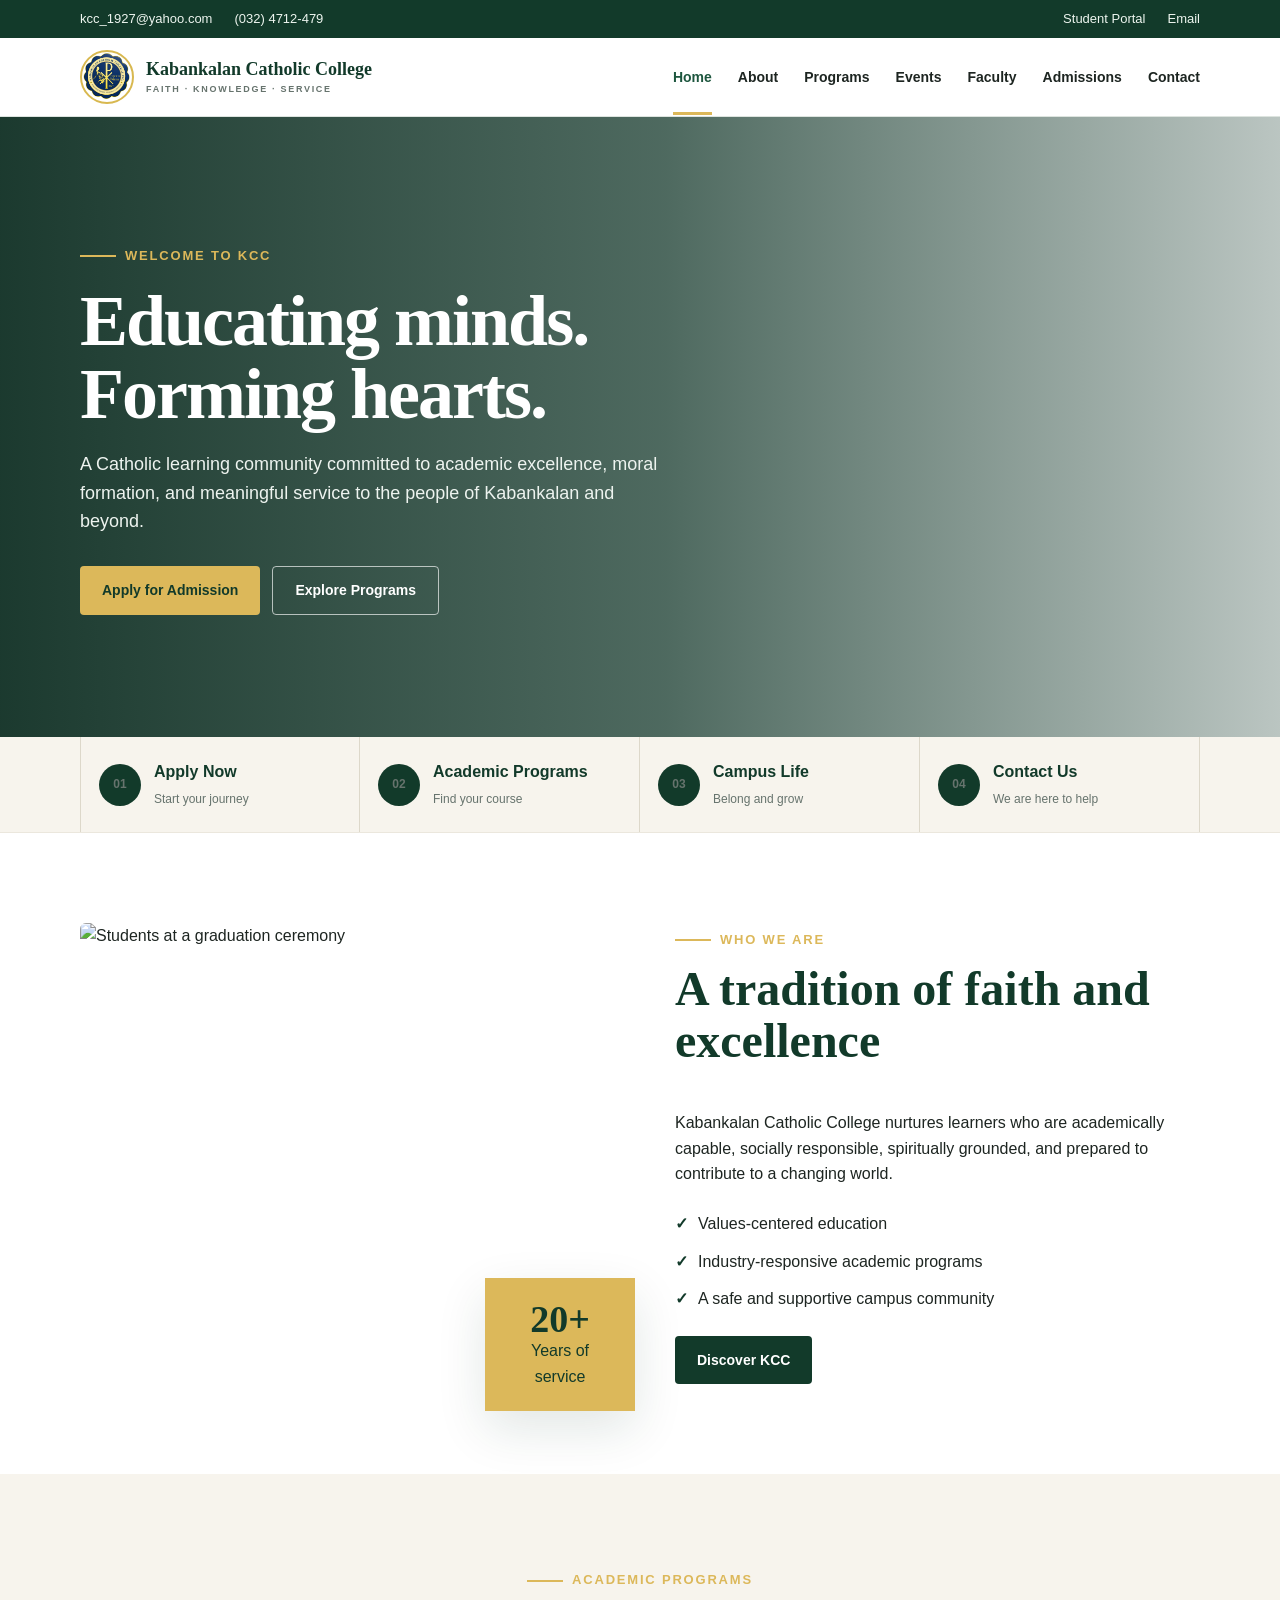
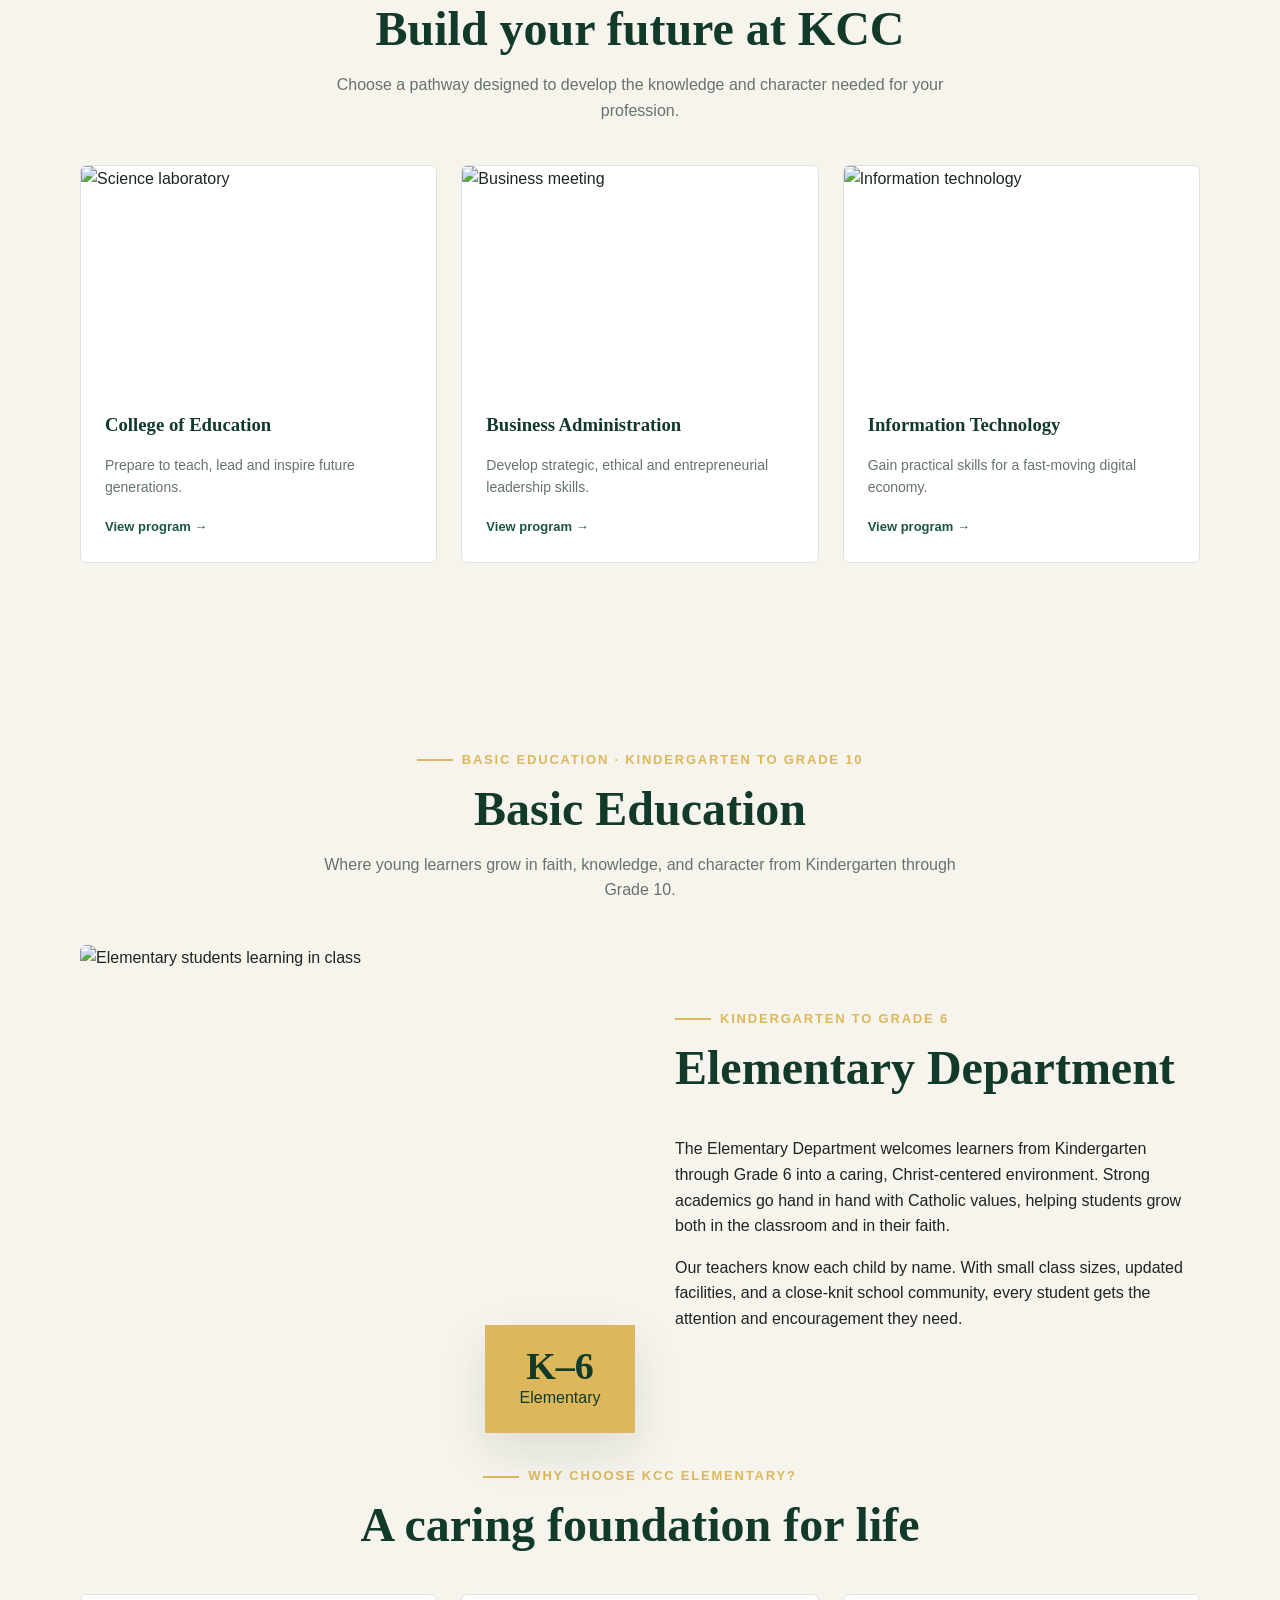
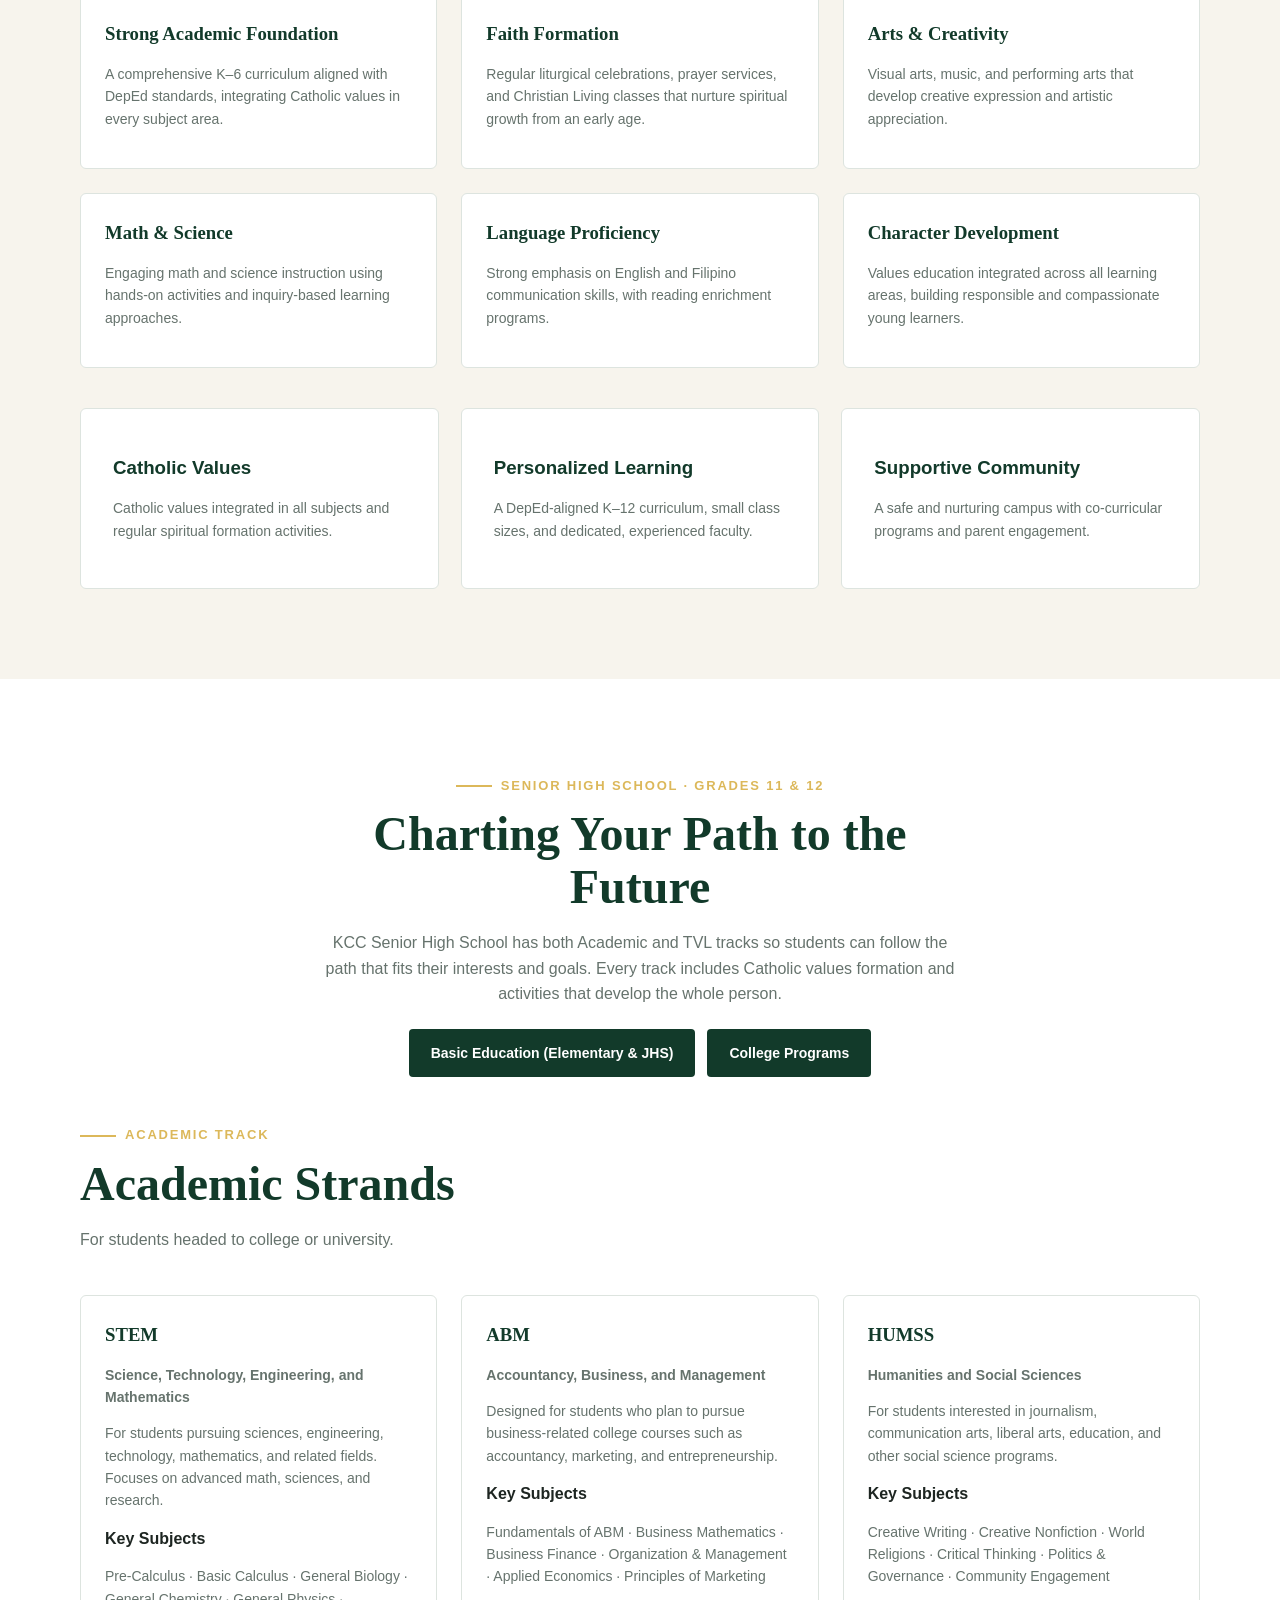
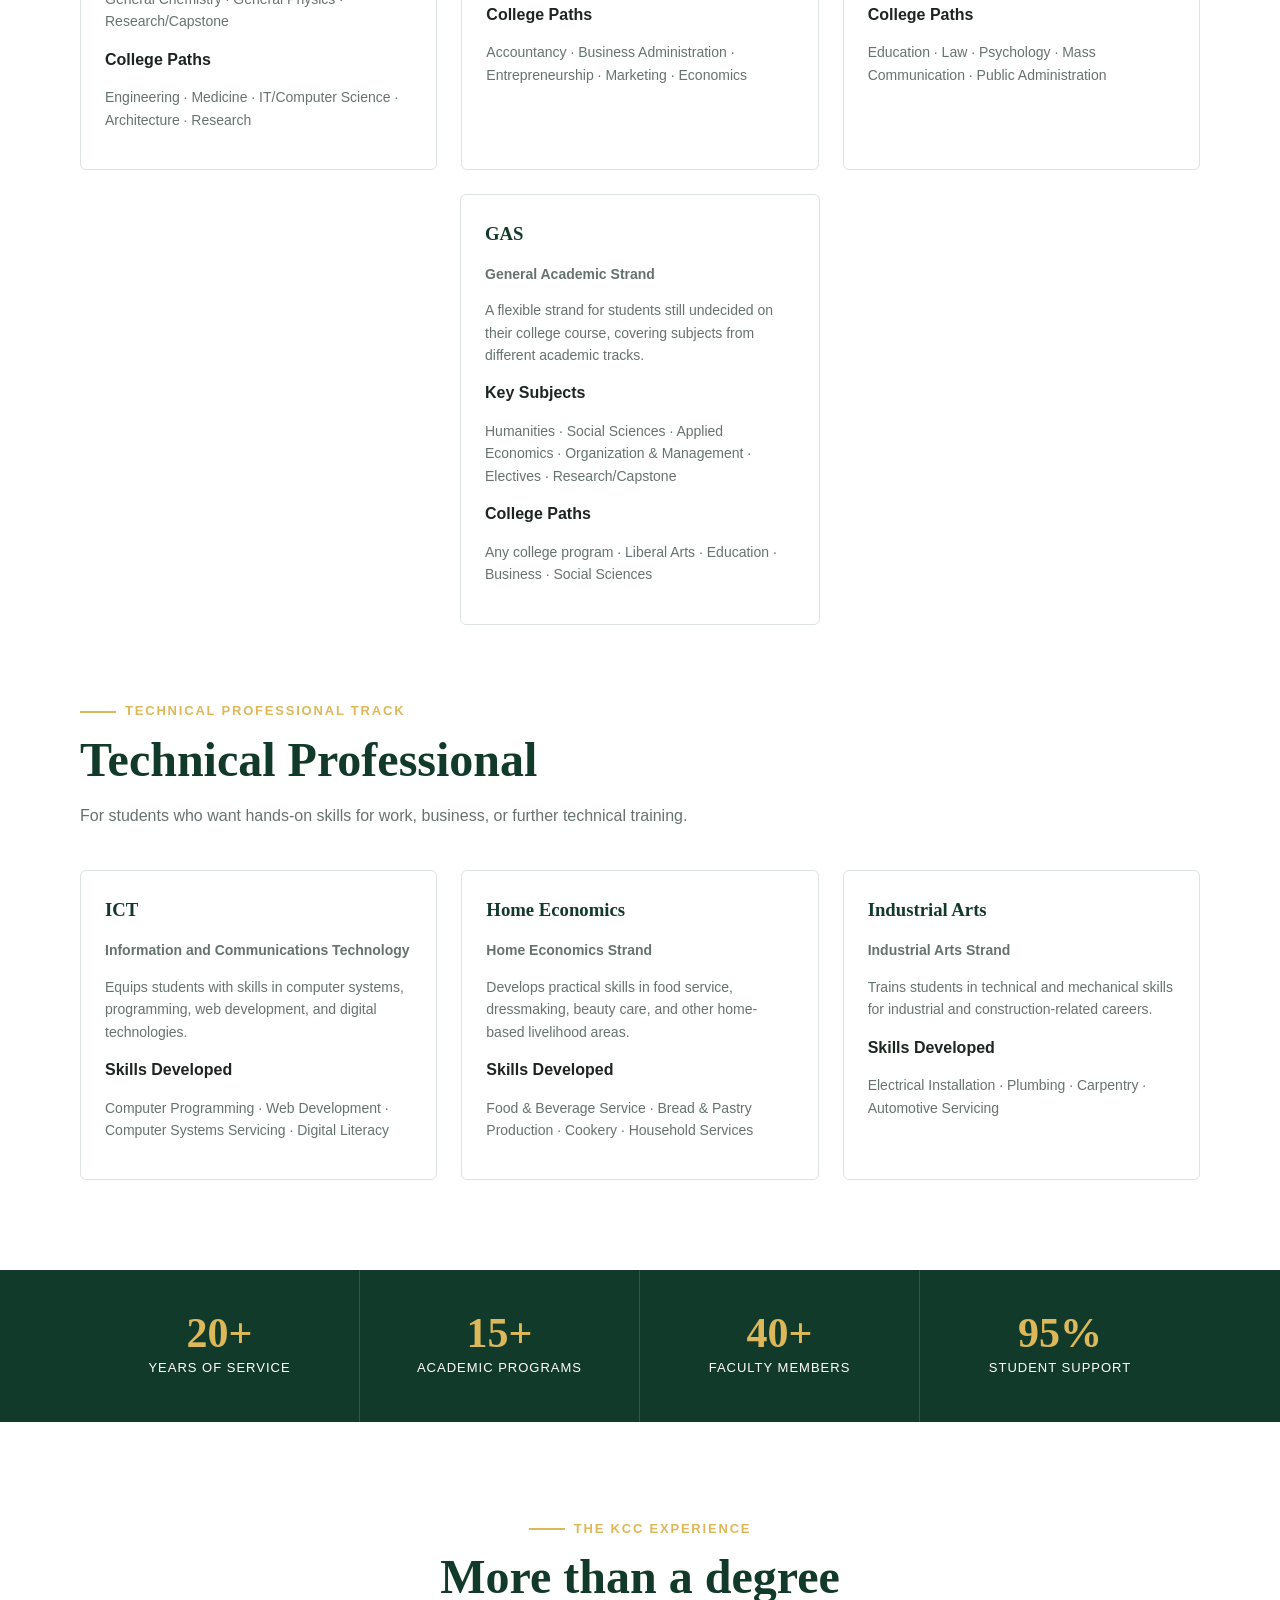
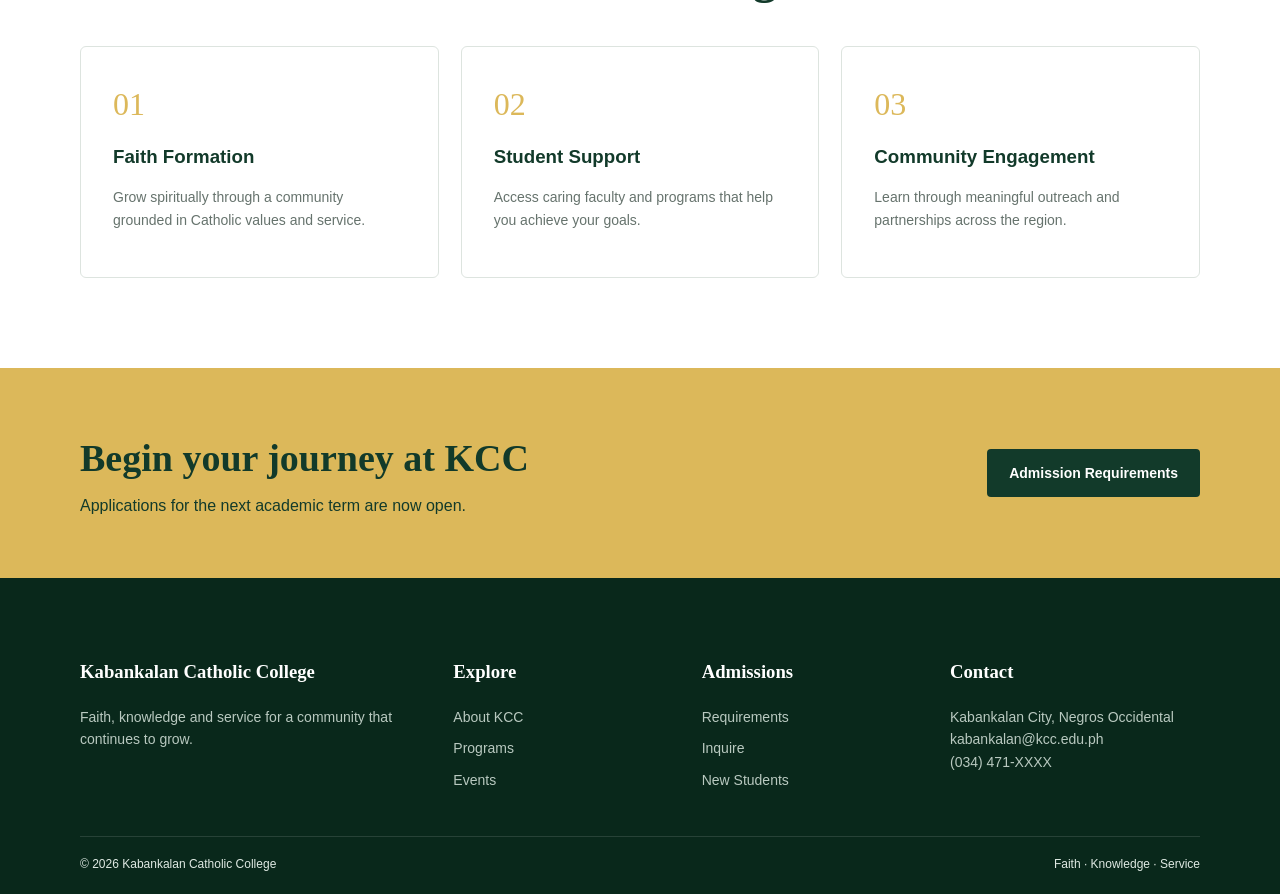
==== commit 3e1aecef: "adding elementary" ====
--- a/index.html
+++ b/index.html
@@ -68,6 +68,41 @@
       </div>
     </section>
 
+    <section class="section section-cream">
+      <div class="container">
+        <div class="section-heading center">
+          <span class="eyebrow">Basic Education · Kindergarten to Grade 10</span>
+          <h2>Basic Education</h2>
+          <p>Where young learners grow in faith, knowledge, and character from Kindergarten through Grade 10.</p>
+        </div>
+
+        <div class="about-grid" style="margin-bottom:55px">
+          <div class="image-frame"><img src="https://images.unsplash.com/photo-1503676260728-1c00da094a0b?auto=format&fit=crop&w=900&q=85" alt="Elementary students learning in class"><div class="image-badge"><strong>K–6</strong>Elementary</div></div>
+          <div>
+            <div class="section-heading"><span class="eyebrow">Kindergarten to Grade 6</span><h2>Elementary Department</h2></div>
+            <p>The Elementary Department welcomes learners from Kindergarten through Grade 6 into a caring, Christ-centered environment. Strong academics go hand in hand with Catholic values, helping students grow both in the classroom and in their faith.</p>
+            <p>Our teachers know each child by name. With small class sizes, updated facilities, and a close-knit school community, every student gets the attention and encouragement they need.</p>
+          </div>
+        </div>
+
+        <div class="section-heading center"><span class="eyebrow">Why Choose KCC Elementary?</span><h2>A caring foundation for life</h2></div>
+        <div class="cards-grid">
+          <article class="card"><div class="card-body"><h3>Strong Academic Foundation</h3><p>A comprehensive K–6 curriculum aligned with DepEd standards, integrating Catholic values in every subject area.</p></div></article>
+          <article class="card"><div class="card-body"><h3>Faith Formation</h3><p>Regular liturgical celebrations, prayer services, and Christian Living classes that nurture spiritual growth from an early age.</p></div></article>
+          <article class="card"><div class="card-body"><h3>Arts &amp; Creativity</h3><p>Visual arts, music, and performing arts that develop creative expression and artistic appreciation.</p></div></article>
+          <article class="card"><div class="card-body"><h3>Math &amp; Science</h3><p>Engaging math and science instruction using hands-on activities and inquiry-based learning approaches.</p></div></article>
+          <article class="card"><div class="card-body"><h3>Language Proficiency</h3><p>Strong emphasis on English and Filipino communication skills, with reading enrichment programs.</p></div></article>
+          <article class="card"><div class="card-body"><h3>Character Development</h3><p>Values education integrated across all learning areas, building responsible and compassionate young learners.</p></div></article>
+        </div>
+
+        <div class="feature-grid" style="margin-top:40px">
+          <article class="feature"><h3>Catholic Values</h3><p>Catholic values integrated in all subjects and regular spiritual formation activities.</p></article>
+          <article class="feature"><h3>Personalized Learning</h3><p>A DepEd-aligned K–12 curriculum, small class sizes, and dedicated, experienced faculty.</p></article>
+          <article class="feature"><h3>Supportive Community</h3><p>A safe and nurturing campus with co-curricular programs and parent engagement.</p></article>
+        </div>
+      </div>
+    </section>
+
     <section class="section">
       <div class="container">
         <div class="section-heading center">
